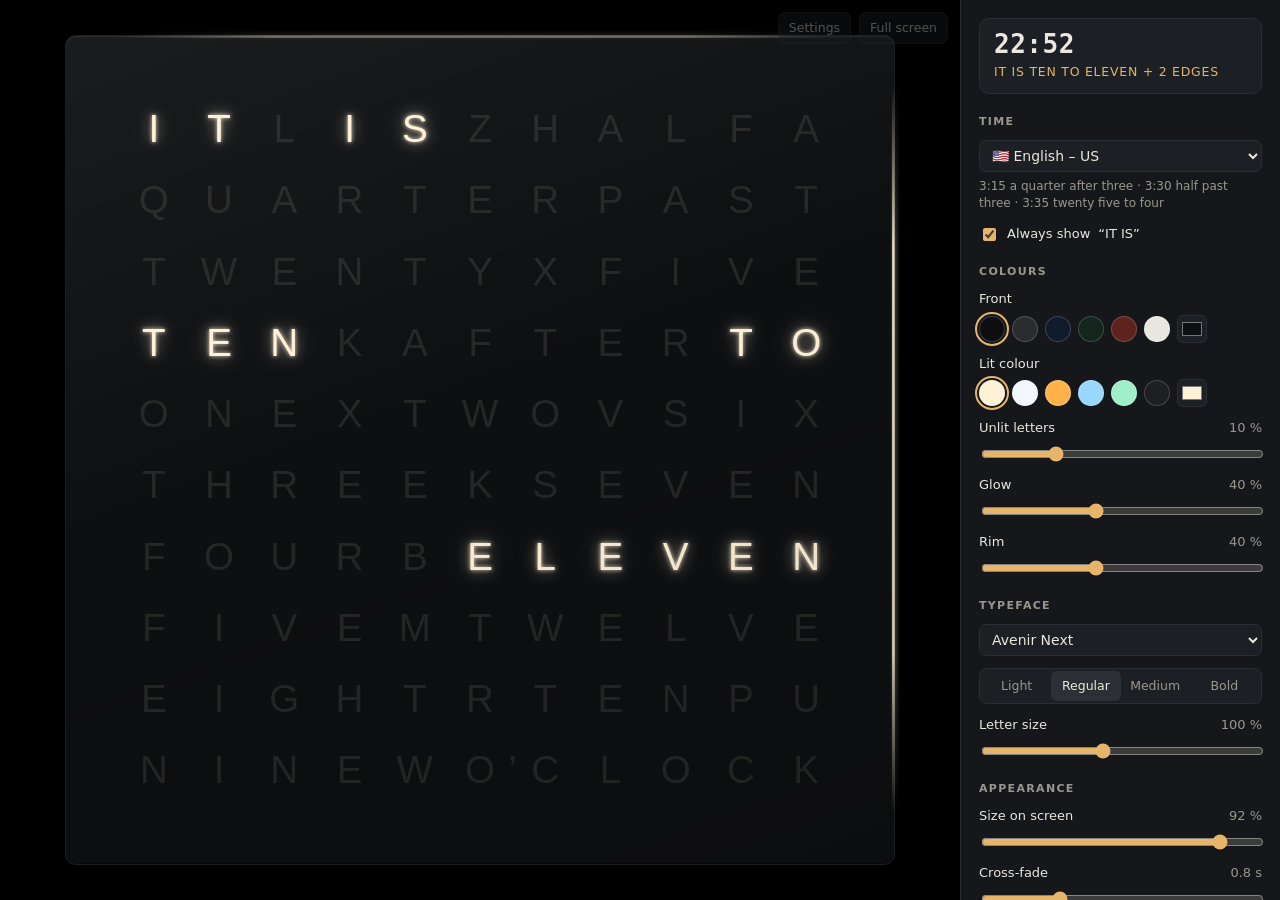
==== prototype/index.html @ d204f16a "Remove donation links; add Impressum and privacy links to the demo - Options dialog: support link re" ====
<!DOCTYPE html>
<html lang="en">
<head>
<meta charset="utf-8">
<meta name="viewport" content="width=device-width, initial-scale=1">
<title>Wortuhr Prototype</title>
<style>
:root{
  color-scheme: dark;
  --page:#0b0c0e; --panel:#15171a; --panel2:#1c1f23; --line:#2a2e33;
  --ink:#ebe7df; --muted:#9b978e; --accent:#e6b56a; --focus:#f2cf93;
  /* clock – set via JS */
  --front:#141517; --lit:#fff3dc; --dim:14%; --glow:0.35; --font:"Helvetica Neue",Helvetica,Arial,sans-serif;
  --weight:400; --lscale:1; --size:.92; --edge:.4; --fade:.8s; --drift:0px;
  --mstr:1; --mdepth:.005; --mhalo:0;
}
html,body{height:100%}
body{background:var(--page);color:var(--ink);font:14px/1.45 system-ui,-apple-system,"Segoe UI",sans-serif;margin:0}
.app{display:grid;grid-template-columns:1fr 320px;height:100%;min-height:0}
.app.nopanel{grid-template-columns:1fr}
.app.nopanel .panel{display:none}

/* ---------- Stage ---------- */
.stage{position:relative;background:#000;container-type:size;overflow:hidden;min-height:0}
.clock{position:absolute;left:50%;top:50%;
  width:calc(min(100cqw,100cqh) * var(--size));aspect-ratio:1;
  translate:-50% -50%;border-radius:1.2%;
  --S:calc(min(100cqw,100cqh) * var(--size));
  --lw:calc(1.5px * max(1, var(--mstr)));
  --in:max(calc(3px * max(1, var(--mstr))), calc(var(--S) * var(--mdepth))); --out:calc(var(--S) * var(--mhalo));
  background:var(--front);
  box-shadow:0 0 0 1px rgba(255,255,255,calc(.03 + var(--edge) * .22)),
    inset 0 1px 0 rgba(255,255,255,calc(var(--edge) * .20)), inset 0 -1px 0 rgba(0,0,0,.45),
    0 2.5cqh 6cqh rgba(0,0,0,.55);
}
.clock::after{content:"";position:absolute;inset:0;border-radius:inherit;pointer-events:none;
  background:linear-gradient(160deg,rgba(255,255,255,.055),rgba(255,255,255,0) 45%,rgba(0,0,0,.12));}
.drift .clock{animation:drift 180s ease-in-out infinite}
@keyframes drift{
  0%{transform:translate(0,0)}
  25%{transform:translate(var(--drift),calc(var(--drift) * -.6))}
  50%{transform:translate(calc(var(--drift) * -.4),var(--drift))}
  75%{transform:translate(calc(var(--drift) * -1),calc(var(--drift) * -.3))}
  100%{transform:translate(0,0)}
}
.grid{position:absolute;inset:7% 6.67% 7%;display:grid;
  grid-template-columns:repeat(11,1fr);grid-template-rows:repeat(10,1fr);
  font-family:var(--font);font-weight:var(--weight);
  font-size:calc(min(100cqw,100cqh) * var(--size) * .0466 * var(--lscale));
  line-height:1;text-align:center}
.cell{display:grid;place-items:center;
  color:color-mix(in srgb,var(--lit) var(--dim),var(--front));
  transition:color var(--fade) ease, text-shadow var(--fade) ease;}
.cell.on{color:var(--lit);
  text-shadow:0 0 calc(.3em * var(--glow)) color-mix(in srgb,var(--lit) 90%,transparent),
              0 0 calc(.9em * var(--glow)) color-mix(in srgb,var(--lit) 60%,transparent),
              0 0 calc(2.2em * var(--glow)) color-mix(in srgb,var(--lit) 30%,transparent)}
.mark{position:absolute;height:10%;display:grid;place-items:center;translate:-50% 0;
  color:color-mix(in srgb,var(--lit) var(--dim),var(--front));
  transition:color var(--fade) ease, text-shadow var(--fade) ease;}
.mark.on{color:var(--lit);
  text-shadow:0 0 calc(.3em * var(--glow)) color-mix(in srgb,var(--lit) 90%,transparent),
              0 0 calc(.9em * var(--glow)) color-mix(in srgb,var(--lit) 60%,transparent),
              0 0 calc(2.2em * var(--glow)) color-mix(in srgb,var(--lit) 30%,transparent)}
/* Minute edges: after 1 minute the top edge glows, then right, bottom, left.
   A thin line on the edge, a soft glow towards the inside, an optional halo outside.
   The ends taper off so the corners stay dark. */
.medge{position:absolute;pointer-events:none;opacity:0;transition:opacity var(--fade) ease;
  /* Edge light 10 … 200 %: alphas scale with it (capped at 100 %), above 100 % the line gets wider */
  --line:color-mix(in srgb,var(--lit) calc(min(1, .9 * var(--mstr)) * 100%),transparent);
  --near:color-mix(in srgb,var(--lit) calc(min(1, .34 * var(--mstr)) * 100%),transparent);
  --mid:color-mix(in srgb,var(--lit) calc(min(1, .10 * var(--mstr)) * 100%),transparent);
  --halo:color-mix(in srgb,var(--lit) calc(min(1, .22 * var(--mstr)) * 100%),transparent);
  background:linear-gradient(var(--to),transparent 0,var(--halo) calc(var(--out) - 1px),
    var(--line) var(--out),var(--line) calc(var(--out) + var(--lw)),var(--near) calc(var(--out) + var(--lw) + 1px),
    var(--mid) calc(var(--out) + var(--in) * .35),transparent 100%);
  --taper:linear-gradient(var(--along),transparent 0,#000 22%,#000 78%,transparent 100%);
  -webkit-mask-image:var(--taper);mask-image:var(--taper)}
.medge[data-i="1"]{--to:to bottom;--along:to right;left:6%;right:6%;top:calc(-1 * var(--out));height:calc(var(--out) + var(--in))}
.medge[data-i="2"]{--to:to left;--along:to bottom;top:6%;bottom:6%;right:calc(-1 * var(--out));width:calc(var(--out) + var(--in))}
.medge[data-i="3"]{--to:to top;--along:to right;left:6%;right:6%;bottom:calc(-1 * var(--out));height:calc(var(--out) + var(--in))}
.medge[data-i="4"]{--to:to right;--along:to bottom;top:6%;bottom:6%;left:calc(-1 * var(--out));width:calc(var(--out) + var(--in))}
.nominutes .medge{display:none}

.stagebar{position:absolute;top:12px;right:12px;display:flex;gap:8px;opacity:.35;transition:opacity .2s}
.stage:hover .stagebar,.stagebar:focus-within{opacity:1}
.stage:fullscreen .stagebar{display:none}

/* ---------- Panel ---------- */
.panel{background:var(--panel);border-left:1px solid var(--line);overflow-y:auto;min-height:0;
  padding:18px 18px 28px;display:flex;flex-direction:column;gap:20px}
.readout{background:var(--panel2);border:1px solid var(--line);border-radius:10px;padding:12px 14px}
.readout .t{font:600 26px/1 ui-monospace,"SF Mono",Menlo,monospace;font-variant-numeric:tabular-nums;letter-spacing:.02em}
.readout .p{margin-top:6px;color:var(--accent);font-size:12.5px;letter-spacing:.06em;text-transform:uppercase}
section h2{margin:0 0 10px;font-size:11px;font-weight:600;letter-spacing:.12em;text-transform:uppercase;color:var(--muted)}
.row{display:flex;flex-direction:column;gap:6px;margin-bottom:12px}
.row:last-child{margin-bottom:0}
.row>label,.lab{font-size:13px;display:flex;justify-content:space-between;gap:8px}
.lab output{color:var(--muted);font-variant-numeric:tabular-nums}
.seg{display:flex;background:var(--panel2);border:1px solid var(--line);border-radius:8px;padding:2px}
.seg button{flex:1;border:0;background:transparent;color:var(--muted);font:inherit;font-size:12.5px;padding:6px 4px;border-radius:6px;cursor:pointer}
.seg button[aria-pressed="true"]{background:#2c3036;color:var(--ink)}
.swatches{display:flex;flex-wrap:wrap;gap:7px;align-items:center}
.sw{width:26px;height:26px;border-radius:50%;border:1px solid rgba(255,255,255,.18);cursor:pointer;padding:0}
.sw[aria-pressed="true"]{outline:2px solid var(--accent);outline-offset:2px}
input[type=color]{width:30px;height:28px;border:1px solid var(--line);border-radius:6px;background:var(--panel2);padding:2px;cursor:pointer}
input[type=range]{width:100%;accent-color:var(--accent)}
select{width:100%;background:var(--panel2);color:var(--ink);border:1px solid var(--line);border-radius:7px;padding:6px 8px;font:inherit}
.check{display:flex;align-items:center;gap:8px;font-size:13px;cursor:pointer}
.check input{accent-color:var(--accent)}
.btn{background:var(--panel2);color:var(--ink);border:1px solid var(--line);border-radius:7px;padding:6px 10px;font:inherit;font-size:12.5px;cursor:pointer}
.btn:hover{border-color:#3b4047}
textarea{width:100%;box-sizing:border-box;height:118px;resize:vertical;background:var(--panel2);color:var(--muted);
  border:1px solid var(--line);border-radius:7px;padding:8px;font:11.5px/1.4 ui-monospace,Menlo,monospace}
.hint{color:var(--muted);font-size:12px;margin:0}
kbd{font:11px ui-monospace,Menlo,monospace;border:1px solid var(--line);border-bottom-width:2px;border-radius:4px;padding:0 4px}
:focus-visible{outline:2px solid var(--focus);outline-offset:2px}
@media (max-width:820px){
  .app{grid-template-columns:1fr;grid-template-rows:auto auto;height:auto}
  .stage{aspect-ratio:1;width:100%}
  .panel{border-left:0;border-top:1px solid var(--line);padding-inline:16px}
}
@media (prefers-reduced-motion:reduce){.drift .clock{animation:none}}
</style>
</head>
<body>

<div class="app" id="app">
  <div class="stage" id="stage">
    <div class="clock" id="clock" role="img" aria-label="Word clock">
      <div class="grid" id="grid"></div>
      <span class="medge" data-i="1"></span><span class="medge" data-i="2"></span>
      <span class="medge" data-i="3"></span><span class="medge" data-i="4"></span>
    </div>
    <div class="stagebar">
      <button class="btn" id="bPanel" title="Key H">Settings</button>
      <button class="btn" id="bFull" title="Key F">Full screen</button>
    </div>
  </div>

  <aside class="panel" id="panel">
    <div class="readout" aria-live="polite">
      <div class="t" id="rTime">--:--</div>
      <div class="p" id="rPhrase"></div>
    </div>

    <section>
      <h2>Time</h2>
      <div class="row"><select id="language" aria-label="Language">
        <option value="de">🇩🇪 Deutsch – Hochdeutsch</option><option value="deCH">🇨🇭 Deutsch – Schwiizerdütsch</option><option value="deSouth">🇩🇪 Deutsch – Süddeutsch</option>
        <option value="en">🇬🇧 English – UK</option><option value="us">🇺🇸 English – US</option>
        <option value="es">🇪🇸 Español</option><option value="fr">🇫🇷 Français</option><option value="it">🇮🇹 Italiano</option>
      </select>
      <p class="hint" id="languageHint"></p></div>
      <label class="check"><input type="checkbox" id="intro"> Always show <span id="introLabel"></span></label>
    </section>

    <section>
      <h2>Colours</h2>
      <div class="row"><span class="lab">Front</span><div class="swatches" id="swFront"></div></div>
      <div class="row"><span class="lab">Lit colour</span><div class="swatches" id="swLit"></div></div>
      <div class="row"><span class="lab"><span>Unlit letters</span><output id="oDim"></output></span>
        <input type="range" id="dim" min="0" max="40" step="1"></div>
      <div class="row"><span class="lab"><span>Glow</span><output id="oGlow"></output></span>
        <input type="range" id="glow" min="0" max="100" step="5"></div>
      <div class="row"><span class="lab"><span>Rim</span><output id="oEdge"></output></span>
        <input type="range" id="edge" min="0" max="100" step="5"></div>
    </section>

    <section>
      <h2>Typeface</h2>
      <div class="row"><select id="font" aria-label="Typeface">
        <option value='"Helvetica Neue",Helvetica,Arial,sans-serif'>Helvetica Neue</option>
        <option value='system-ui,-apple-system,sans-serif'>SF Pro (system font)</option>
        <option value='"Avenir Next",Avenir,sans-serif'>Avenir Next</option>
        <option value='Futura,"Century Gothic",sans-serif'>Futura</option>
        <option value='"DIN Alternate","DIN Condensed",sans-serif'>DIN Alternate</option>
        <option value='"Gill Sans","Gill Sans MT",sans-serif'>Gill Sans</option>
        <option value='"SF Mono",Menlo,monospace'>SF Mono</option>
      </select></div>
      <div class="row"><div class="seg" data-key="weight">
        <button data-v="300">Light</button><button data-v="400">Regular</button><button data-v="500">Medium</button><button data-v="700">Bold</button>
      </div></div>
      <div class="row"><span class="lab"><span>Letter size</span><output id="oLscale"></output></span>
        <input type="range" id="lscale" min="70" max="140" step="5"></div>
    </section>

    <section>
      <h2>Appearance</h2>
      <div class="row"><span class="lab"><span>Size on screen</span><output id="oSize"></output></span>
        <input type="range" id="size" min="40" max="100" step="2"></div>
      <div class="row"><span class="lab"><span>Cross-fade</span><output id="oFade"></output></span>
        <input type="range" id="fade" min="0" max="3" step="0.1"></div>
      <label class="check"><input type="checkbox" id="drift"> Drift slowly (burn-in protection)</label>
    </section>

    <section>
      <h2>Minutes at the edges</h2>
      <div class="row"><label class="check"><input type="checkbox" id="minutes"> Show minutes at the edges</label></div>
      <div class="row"><span class="lab"><span>Edge light</span><output id="oMstr"></output></span>
        <input type="range" id="mstr" min="10" max="200" step="5"></div>
      <div class="row"><span class="lab"><span>Spread</span><output id="oMspread"></output></span>
        <input type="range" id="mspread" min="0" max="100" step="5"></div>
      <div class="row"><span class="lab"><span>Afterglow</span><output id="oMtrail"></output></span>
        <input type="range" id="mtrail" min="0" max="100" step="5"></div>
      <p class="hint">Spread: how far the light reaches outside the plate – 0 % only the fine line on the edge.<br>Afterglow: brightness of the earlier edges – 0 % only the latest edge, 100 % all equally bright.<br>After 1 minute the top edge glows, then right, bottom and left. With the next words all edges go dark.</p>
    </section>

    <section>
      <h2>Time mode</h2>
      <div class="row"><div class="seg" data-key="tmode">
        <button data-v="live">Live</button><button data-v="manual">Manual</button><button data-v="fast">Fast-forward</button>
      </div></div>
      <div class="row" id="manualRow" hidden><span class="lab"><span>Time of day</span><output id="oMan"></output></span>
        <input type="range" id="man" min="0" max="1439" step="1"></div>
      <p class="hint">Fast-forward: one minute per second, to review all positions.</p>
    </section>

    <section>
      <h2>Export settings</h2>
      <p class="hint" style="margin-bottom:8px">The current settings as JSON – e.g. to use them as the screen saver's defaults.</p>
      <textarea id="json" readonly aria-label="Settings as JSON"></textarea>
      <div style="display:flex;gap:8px;align-items:center;margin-top:8px">
        <button class="btn" id="bCopy">Copy</button><button class="btn" id="bReset">Reset</button>
        <span class="hint" id="copyMsg"></span>
      </div>
    </section>
    <p class="hint"><kbd>H</kbd> settings on/off · <kbd>F</kbd> full screen</p>
    <p class="hint"><a href="https://github.com/Diavolezza/wortuhr" target="_blank" rel="noopener" style="color:var(--accent)">Source on GitHub</a> · <a href="https://diavolezza.github.io/impressum.html" style="color:var(--accent)">Impressum</a> · <a href="https://diavolezza.github.io/datenschutz.html" style="color:var(--accent)">Datenschutz</a></p>
  </aside>
</div>

<script src="faces.js"></script>
<script>
/* ---------- Settings ---------- */
const FRONTS=[["Deep black","#0e0f11"],["Graphite","#2a2c30"],["Midnight blue","#101b2c"],["Forest green","#14261e"],["Brick red","#5e231d"],["Chalk white","#e9e7e1"]];
const LITS=[["Warm white","#fff1d6"],["Cool white","#f3f7ff"],["Amber","#ffb24a"],["Ice blue","#9ad7ff"],["Mint","#9ff0c8"],["Charcoal","#1d1f22"]];
/* Default language: the browser's, British English otherwise */
const browserLanguage=(()=>{const l=(navigator.language||"en").toLowerCase();
  return l.startsWith("de-ch")?"deCH":l.startsWith("de")?"de":l.startsWith("en-us")?"us":["es","fr","it"].find(x=>l.startsWith(x))||"en"})();
const DEF={language:browserLanguage,intro:true,front:"#0e0f11",lit:"#fff1d6",dim:10,glow:40,edge:40,
  font:'"Avenir Next",Avenir,sans-serif',weight:"400",lscale:100,size:92,fade:0.8,minutes:true,mstr:100,mspread:50,mtrail:40,drift:false,tmode:"live",man:945};
let S={...DEF};
try{const s=JSON.parse(localStorage.getItem("wortuhr-prototype")||"null");if(s){S={...DEF,...s};delete S.look;delete S.dots;delete S.mdepth;delete S.mhalo}}catch(e){}
const save=()=>{try{localStorage.setItem("wortuhr-prototype",JSON.stringify(S))}catch(e){}};

const $=id=>document.getElementById(id), root=document.documentElement;
const gridEl=$("grid");
let cells=[], marks=[], face=null;
/* Build the grid of the selected language (only when it changes) */
function buildGrid(){
  const f=FACES[LANGS[S.language]];
  if(f===face)return;face=f;
  gridEl.innerHTML="";cells=[];marks=[];
  f.grid.forEach((row,r)=>{cells[r]=[];[...row.normalize("NFC")].forEach((ch,c)=>{const s=document.createElement("span");s.className="cell";s.textContent=ch;gridEl.appendChild(s);cells[r][c]=s;});});
  f.marks.forEach(mk=>{const s=document.createElement("span");s.className="mark";s.textContent=mk.glyph;
    s.style.left=((mk.afterCol+1)/11*100)+"%";s.style.top=(mk.row*10)+"%";gridEl.appendChild(s);marks.push({el:s,word:mk.word});});
}
const edgeEls=[...document.querySelectorAll(".medge")];

function swatches(el,list,key){
  el.innerHTML="";
  list.forEach(([name,hex])=>{const b=document.createElement("button");b.className="sw";b.style.background=hex;
    b.title=name;b.setAttribute("aria-label",name);b.dataset.v=hex;b.onclick=()=>{S[key]=hex;apply()};el.appendChild(b);});
  const inp=document.createElement("input");inp.type="color";inp.id="c_"+key;inp.title="Custom colour";inp.setAttribute("aria-label","Custom colour");
  inp.oninput=()=>{S[key]=inp.value;apply()};el.appendChild(inp);
}
swatches($("swFront"),FRONTS,"front");swatches($("swLit"),LITS,"lit");

document.querySelectorAll(".seg").forEach(seg=>seg.querySelectorAll("button").forEach(b=>b.onclick=()=>{S[seg.dataset.key]=b.dataset.v;apply()}));
["dim","glow","edge","lscale","size","fade","man","mstr","mspread","mtrail"].forEach(k=>$(k).oninput=e=>{S[k]=+e.target.value;apply()});
["intro","minutes","drift"].forEach(k=>$(k).onchange=e=>{S[k]=e.target.checked;apply()});
$("font").onchange=e=>{S.font=e.target.value;apply()};
$("language").onchange=e=>{S.language=e.target.value;apply()};

/* Spread 0…100 → halo outside the plate (fraction of the plate width); the glow inside
   stays a hint (0.5 %). 0 = no halo, 50 = 0.7 %, 100 = 2 %. Same as Settings.edgeGeometry. */
function edgeSpread(v){
  return {depth:0.005, halo:0.02*Math.pow(v/100,1.5)};
}
const fmt=min=>String(Math.floor(min/60)).padStart(2,"0")+":"+String(min%60).padStart(2,"0");
function apply(){
  root.style.setProperty("--front",S.front);root.style.setProperty("--lit",S.lit);
  root.style.setProperty("--dim",S.dim+"%");root.style.setProperty("--glow",S.glow/100);root.style.setProperty("--edge",S.edge/100);
  root.style.setProperty("--font",S.font);root.style.setProperty("--weight",S.weight);
  root.style.setProperty("--lscale",S.lscale/100);root.style.setProperty("--size",S.size/100);
  root.style.setProperty("--fade",S.fade+"s");
  root.style.setProperty("--mstr",S.mstr/100);const sp=edgeSpread(S.mspread);root.style.setProperty("--mdepth",sp.depth);root.style.setProperty("--mhalo",sp.halo);
  root.style.setProperty("--drift",S.drift?"3cqh":"0px");
  $("stage").classList.toggle("drift",S.drift);
  $("clock").classList.toggle("nominutes",!S.minutes);
  document.querySelectorAll(".seg").forEach(seg=>seg.querySelectorAll("button").forEach(b=>b.setAttribute("aria-pressed",String(S[seg.dataset.key]===b.dataset.v))));
  document.querySelectorAll(".sw").forEach(b=>{const key=b.parentElement.id==="swFront"?"front":"lit";b.setAttribute("aria-pressed",String(S[key].toLowerCase()===b.dataset.v))});
  $("c_front").value=S.front;$("c_lit").value=S.lit;
  ["dim","glow","edge","lscale","size","fade","man","mstr","mspread","mtrail"].forEach(k=>$(k).value=S[k]);
  ["intro","minutes","drift"].forEach(k=>$(k).checked=S[k]);
  $("language").value=S.language;
  $("introLabel").textContent={de:"“ES IST”",deCH:"“ES ISCH”",deSouth:"“ES IST”",en:"“IT IS”",us:"“IT IS”",fr:"“IL EST”",it:"“SONO”/“È”",es:"“SON”/“ES”"}[S.language];
  $("font").value=S.font;
  $("oDim").textContent=S.dim+" %";$("oGlow").textContent=S.glow+" %";$("oEdge").textContent=S.edge+" %";$("oLscale").textContent=S.lscale+" %";
  $("oSize").textContent=S.size+" %";$("oFade").textContent=S.fade.toFixed(1)+" s";$("oMan").textContent=fmt(S.man);
  $("oMstr").textContent=S.mstr+" %";$("oMspread").textContent=S.mspread+" %";$("oMtrail").textContent=S.mtrail+" %";
  $("manualRow").hidden=S.tmode!=="manual";
  $("languageHint").textContent={
    de:"3:15 viertel nach drei · 3:20 zwanzig nach drei · 3:45 viertel vor vier",
    deCH:"3:15 viertel ab drü · 3:25 füf vor halbi vieri · 3:45 viertel vor vieri",
    deSouth:"3:15 viertel vier · 3:20 zehn vor halb vier · 3:45 dreiviertel vier",
    en:"3:15 a quarter past three · 3:35 twenty five to four · 3:00 three o’clock",
    us:"3:15 a quarter after three · 3:30 half past three · 3:35 twenty five to four",
    fr:"3:15 trois heures et quart · 3:45 quatre heures moins le quart · 12:00 midi",
    it:"3:15 le tre e un quarto · 3:45 le quattro meno un quarto · 1:00 è l’una",
    es:"3:15 las tres y cuarto · 3:45 las cuatro menos cuarto · 1:00 es la una"}[S.language];
  buildGrid();
  const {tmode,man,...out}=S;
  $("json").value=JSON.stringify(out,null,1);
  save();render(true);
}

/* ---------- Display ---------- */
let fastMin=null,lastKey="";
function currentMinutes(){
  if(S.tmode==="manual")return S.man;
  if(S.tmode==="fast"){if(fastMin===null){const d=new Date();fastMin=d.getHours()*60+d.getMinutes()}return fastMin}
  const d=new Date();return d.getHours()*60+d.getMinutes();
}
function render(force){
  const t=currentMinutes(),h=Math.floor(t/60),m=t%60;
  const key=t+S.language+S.intro+S.mtrail;
  if(!force&&key===lastKey)return;lastKey=key;
  const p=phrase(h,m,S.language,S.intro),on=new Set(),W=face.words;
  p.words.forEach(w=>{const[r,c,l]=W[w];for(let i=0;i<l;i++)on.add(r*11+c+i)});
  cells.forEach((row,r)=>row.forEach((el,c)=>el.classList.toggle("on",on.has(r*11+c))));
  marks.forEach(mk=>mk.el.classList.toggle("on",p.words.includes(mk.word)));
  /* latest edge at full strength, all earlier ones at the trail value */
  edgeEls.forEach((d,i)=>d.style.opacity=i>=p.edges?0:(i===p.edges-1?1:S.mtrail/100));
  const words=spell(S.language,p.words);
  $("rTime").textContent=fmt(t);
  $("rPhrase").textContent=words+(p.edges?"  + "+p.edges+(p.edges===1?" edge":" edges"):"");
  $("clock").setAttribute("aria-label",fmt(t)+" – "+words.toLowerCase());
}
setInterval(()=>{if(S.tmode==="fast")fastMin=(currentMinutes()+1)%1440;render(false)},1000);

/* ---------- Controls ---------- */
function togglePanel(){$("app").classList.toggle("nopanel")}
function full(){const st=$("stage");if(document.fullscreenElement)document.exitFullscreen().catch(()=>{});else if(st.requestFullscreen)st.requestFullscreen().catch(()=>{});}
$("bPanel").onclick=togglePanel;$("bFull").onclick=full;
document.addEventListener("keydown",e=>{if(e.target.closest("input,select,textarea"))return;
  if(e.key==="h"||e.key==="H")togglePanel();if(e.key==="f"||e.key==="F")full();});
$("bCopy").onclick=()=>{const ta=$("json");
  navigator.clipboard.writeText(ta.value).then(()=>$("copyMsg").textContent="Copied.")
  .catch(()=>{ta.focus();ta.select();$("copyMsg").textContent="Selected – press ⌘C to copy."});};
$("bReset").onclick=()=>{S={...DEF};fastMin=null;apply()};
apply();
</script>
</body>
</html>
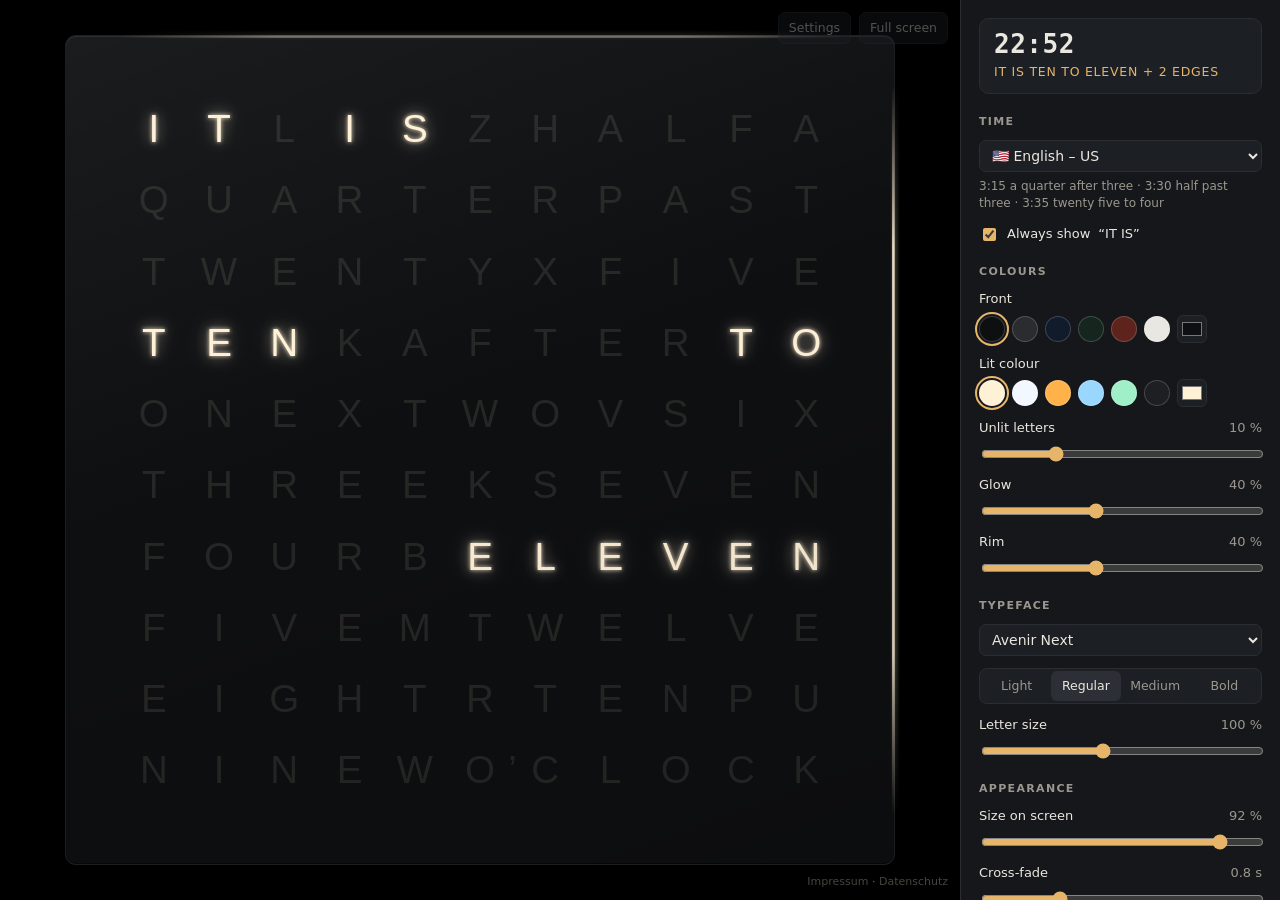
==== commit f75f66ba: "Demo: Impressum and Datenschutz always visible in the corner of the clock area Co-Authored-By: Claud" ====
--- a/prototype/index.html
+++ b/prototype/index.html
@@ -85,6 +85,11 @@
 .stagebar{position:absolute;top:12px;right:12px;display:flex;gap:8px;opacity:.35;transition:opacity .2s}
 .stage:hover .stagebar,.stagebar:focus-within{opacity:1}
 .stage:fullscreen .stagebar{display:none}
+.legal{position:absolute;bottom:10px;right:12px;font-size:11px;opacity:.45;transition:opacity .2s}
+.legal a{color:var(--muted);text-decoration:none}
+.legal a:hover,.legal a:focus{color:var(--ink);text-decoration:underline}
+.stage:hover .legal,.legal:focus-within{opacity:1}
+.stage:fullscreen .legal{display:none}
 
 /* ---------- Panel ---------- */
 .panel{background:var(--panel);border-left:1px solid var(--line);overflow-y:auto;min-height:0;
@@ -132,6 +137,7 @@
       <span class="medge" data-i="1"></span><span class="medge" data-i="2"></span>
       <span class="medge" data-i="3"></span><span class="medge" data-i="4"></span>
     </div>
+    <div class="legal"><a href="https://diavolezza.github.io/impressum.html">Impressum</a> · <a href="https://diavolezza.github.io/datenschutz.html">Datenschutz</a></div>
     <div class="stagebar">
       <button class="btn" id="bPanel" title="Key H">Settings</button>
       <button class="btn" id="bFull" title="Key F">Full screen</button>
@@ -226,7 +232,7 @@
       </div>
     </section>
     <p class="hint"><kbd>H</kbd> settings on/off · <kbd>F</kbd> full screen</p>
-    <p class="hint"><a href="https://github.com/Diavolezza/wortuhr" target="_blank" rel="noopener" style="color:var(--accent)">Source on GitHub</a> · <a href="https://diavolezza.github.io/impressum.html" style="color:var(--accent)">Impressum</a> · <a href="https://diavolezza.github.io/datenschutz.html" style="color:var(--accent)">Datenschutz</a></p>
+    <p class="hint"><a href="https://github.com/Diavolezza/wortuhr" target="_blank" rel="noopener" style="color:var(--accent)">Source on GitHub</a></p>
   </aside>
 </div>
 
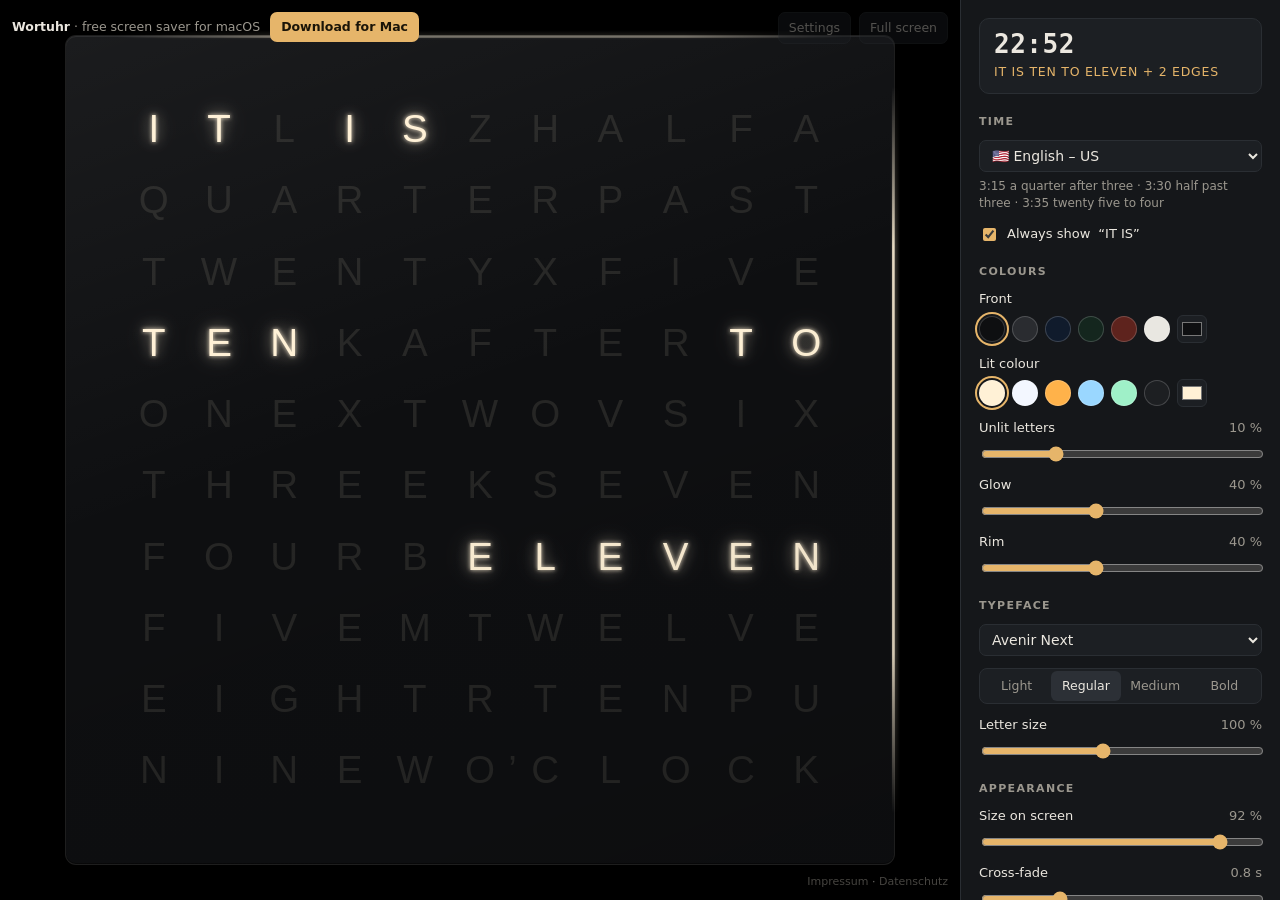
==== commit d1ee2990: "Demo: visible 'Download for Mac' link to the project page" ====
--- a/prototype/index.html
+++ b/prototype/index.html
@@ -3,7 +3,7 @@
 <head>
 <meta charset="utf-8">
 <meta name="viewport" content="width=device-width, initial-scale=1">
-<title>Wortuhr Prototype</title>
+<title>Wortuhr – word clock screen saver for macOS (live demo)</title>
 <style>
 :root{
   color-scheme: dark;
@@ -85,6 +85,15 @@
 .stagebar{position:absolute;top:12px;right:12px;display:flex;gap:8px;opacity:.35;transition:opacity .2s}
 .stage:hover .stagebar,.stagebar:focus-within{opacity:1}
 .stage:fullscreen .stagebar{display:none}
+.getit{position:absolute;top:12px;left:12px;display:flex;align-items:center;gap:10px;font-size:12.5px;color:var(--muted)}
+.getit b{color:var(--ink);font-weight:600}
+.getit a{background:var(--accent);color:#1a1408;border-radius:7px;padding:6px 11px;text-decoration:none;font-weight:600}
+.getit a:hover,.getit a:focus{background:var(--focus)}
+.stage:fullscreen .getit{display:none}
+.getit2{display:none;align-items:center;justify-content:space-between;gap:10px;font-size:13px;color:var(--muted);margin-bottom:14px}
+.getit2 b{color:var(--ink)}
+.getit2 a{background:var(--accent);color:#1a1408;border-radius:7px;padding:7px 12px;text-decoration:none;font-weight:600;white-space:nowrap}
+@media (max-width:820px){.getit{display:none}.getit2{display:flex}}
 .legal{position:absolute;bottom:10px;right:12px;font-size:11px;opacity:.45;transition:opacity .2s}
 .legal a{color:var(--muted);text-decoration:none}
 .legal a:hover,.legal a:focus{color:var(--ink);text-decoration:underline}
@@ -138,6 +147,7 @@
       <span class="medge" data-i="3"></span><span class="medge" data-i="4"></span>
     </div>
     <div class="legal"><a href="https://diavolezza.github.io/impressum.html">Impressum</a> · <a href="https://diavolezza.github.io/datenschutz.html">Datenschutz</a></div>
+    <div class="getit"><span><b>Wortuhr</b> · free screen saver for macOS</span><a href="https://github.com/Diavolezza/wortuhr#download-and-install">Download for Mac</a></div>
     <div class="stagebar">
       <button class="btn" id="bPanel" title="Key H">Settings</button>
       <button class="btn" id="bFull" title="Key F">Full screen</button>
@@ -145,6 +155,7 @@
   </div>
 
   <aside class="panel" id="panel">
+    <div class="getit2"><span><b>Wortuhr</b> · free screen saver for macOS</span><a href="https://github.com/Diavolezza/wortuhr#download-and-install">Download for Mac</a></div>
     <div class="readout" aria-live="polite">
       <div class="t" id="rTime">--:--</div>
       <div class="p" id="rPhrase"></div>
@@ -232,7 +243,7 @@
       </div>
     </section>
     <p class="hint"><kbd>H</kbd> settings on/off · <kbd>F</kbd> full screen</p>
-    <p class="hint"><a href="https://github.com/Diavolezza/wortuhr" target="_blank" rel="noopener" style="color:var(--accent)">Source on GitHub</a></p>
+    <p class="hint"><a href="https://github.com/Diavolezza/wortuhr" target="_blank" rel="noopener" style="color:var(--accent)">Download and source code on GitHub</a></p>
   </aside>
 </div>
 
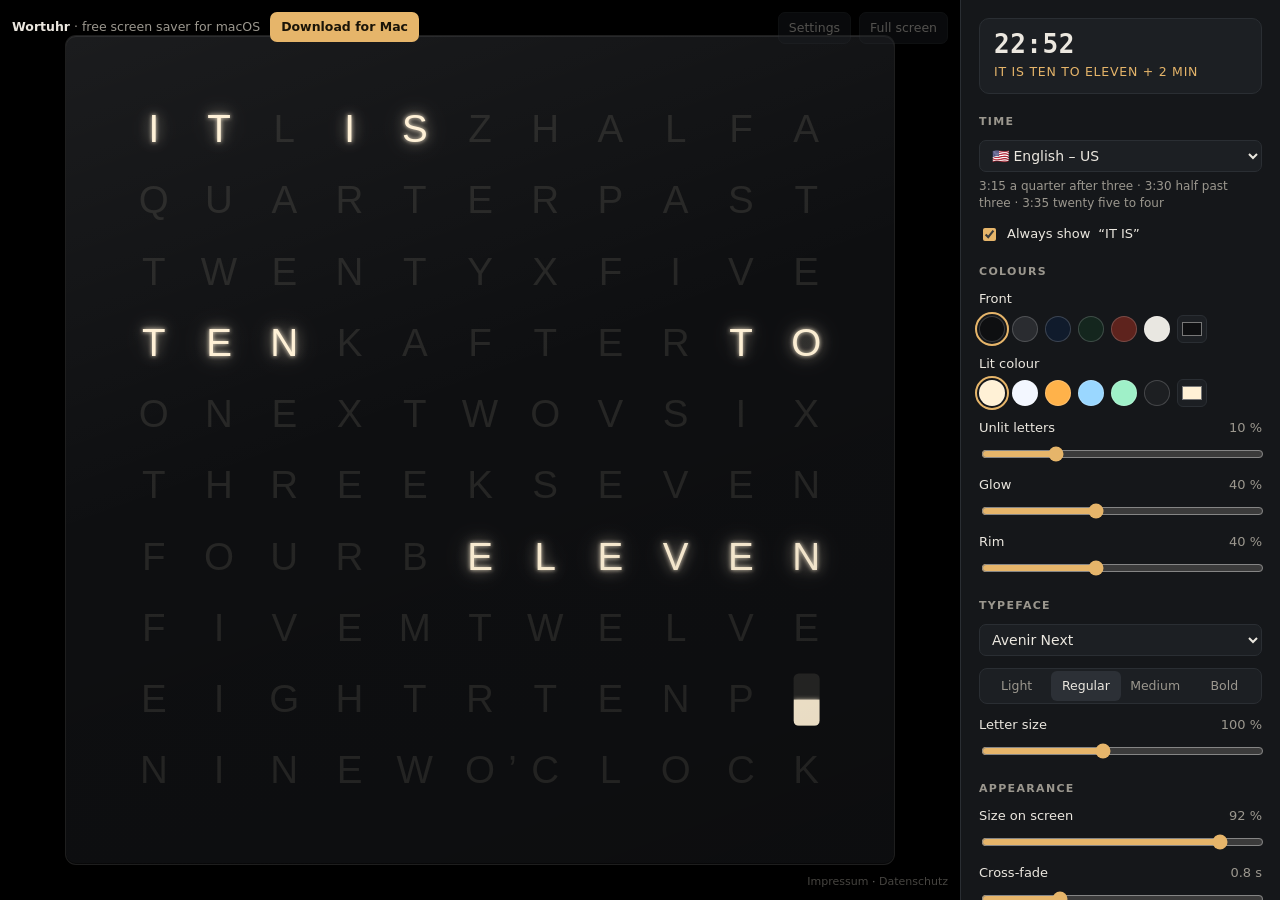
==== commit 80e00be6: "Minutes as a bar in one cell of the grid instead of glowing plate edges - one minute cell per langua" ====
--- a/prototype/index.html
+++ b/prototype/index.html
@@ -12,7 +12,6 @@
   /* clock – set via JS */
   --front:#141517; --lit:#fff3dc; --dim:14%; --glow:0.35; --font:"Helvetica Neue",Helvetica,Arial,sans-serif;
   --weight:400; --lscale:1; --size:.92; --edge:.4; --fade:.8s; --drift:0px;
-  --mstr:1; --mdepth:.005; --mhalo:0;
 }
 html,body{height:100%}
 body{background:var(--page);color:var(--ink);font:14px/1.45 system-ui,-apple-system,"Segoe UI",sans-serif;margin:0}
@@ -25,9 +24,6 @@
 .clock{position:absolute;left:50%;top:50%;
   width:calc(min(100cqw,100cqh) * var(--size));aspect-ratio:1;
   translate:-50% -50%;border-radius:1.2%;
-  --S:calc(min(100cqw,100cqh) * var(--size));
-  --lw:calc(1.5px * max(1, var(--mstr)));
-  --in:max(calc(3px * max(1, var(--mstr))), calc(var(--S) * var(--mdepth))); --out:calc(var(--S) * var(--mhalo));
   background:var(--front);
   box-shadow:0 0 0 1px rgba(255,255,255,calc(.03 + var(--edge) * .22)),
     inset 0 1px 0 rgba(255,255,255,calc(var(--edge) * .20)), inset 0 -1px 0 rgba(0,0,0,.45),
@@ -62,25 +58,17 @@
   text-shadow:0 0 calc(.3em * var(--glow)) color-mix(in srgb,var(--lit) 90%,transparent),
               0 0 calc(.9em * var(--glow)) color-mix(in srgb,var(--lit) 60%,transparent),
               0 0 calc(2.2em * var(--glow)) color-mix(in srgb,var(--lit) 30%,transparent)}
-/* Minute edges: after 1 minute the top edge glows, then right, bottom, left.
-   A thin line on the edge, a soft glow towards the inside, an optional halo outside.
-   The ends taper off so the corners stay dark. */
-.medge{position:absolute;pointer-events:none;opacity:0;transition:opacity var(--fade) ease;
-  /* Edge light 10 … 200 %: alphas scale with it (capped at 100 %), above 100 % the line gets wider */
-  --line:color-mix(in srgb,var(--lit) calc(min(1, .9 * var(--mstr)) * 100%),transparent);
-  --near:color-mix(in srgb,var(--lit) calc(min(1, .34 * var(--mstr)) * 100%),transparent);
-  --mid:color-mix(in srgb,var(--lit) calc(min(1, .10 * var(--mstr)) * 100%),transparent);
-  --halo:color-mix(in srgb,var(--lit) calc(min(1, .22 * var(--mstr)) * 100%),transparent);
-  background:linear-gradient(var(--to),transparent 0,var(--halo) calc(var(--out) - 1px),
-    var(--line) var(--out),var(--line) calc(var(--out) + var(--lw)),var(--near) calc(var(--out) + var(--lw) + 1px),
-    var(--mid) calc(var(--out) + var(--in) * .35),transparent 100%);
-  --taper:linear-gradient(var(--along),transparent 0,#000 22%,#000 78%,transparent 100%);
-  -webkit-mask-image:var(--taper);mask-image:var(--taper)}
-.medge[data-i="1"]{--to:to bottom;--along:to right;left:6%;right:6%;top:calc(-1 * var(--out));height:calc(var(--out) + var(--in))}
-.medge[data-i="2"]{--to:to left;--along:to bottom;top:6%;bottom:6%;right:calc(-1 * var(--out));width:calc(var(--out) + var(--in))}
-.medge[data-i="3"]{--to:to top;--along:to right;left:6%;right:6%;bottom:calc(-1 * var(--out));height:calc(var(--out) + var(--in))}
-.medge[data-i="4"]{--to:to right;--along:to bottom;top:6%;bottom:6%;left:calc(-1 * var(--out));width:calc(var(--out) + var(--in))}
-.nominutes .medge{display:none}
+/* Minutes past the five-minute step: a bar in the minute cell (same size as a letter cell)
+   fills up from below by one quarter per minute (full at four minutes). Rail in the colour of the unlit letters,
+   filled part in the lit colour. Switched off, the cell shows its letter. */
+.mbar{width:100%;height:100%;display:block;overflow:visible}
+.mbar .rail{fill:color-mix(in srgb,var(--lit) var(--dim),var(--front));transition:fill var(--fade) ease}
+.mbar .fill{fill:var(--lit);transform-box:fill-box;transform-origin:50% 100%;
+  transform:scaleY(var(--m,0));transition:transform var(--fade) ease}
+.mbar g{filter:drop-shadow(0 0 calc(var(--glow) * 1.5px) color-mix(in srgb,var(--lit) 80%,transparent))}
+.cell.minute .ch{display:none}
+.nominutes .mbar{display:none}
+.nominutes .cell.minute .ch{display:inline}
 
 .stagebar{position:absolute;top:12px;right:12px;display:flex;gap:8px;opacity:.35;transition:opacity .2s}
 .stage:hover .stagebar,.stagebar:focus-within{opacity:1}
@@ -143,8 +131,6 @@
   <div class="stage" id="stage">
     <div class="clock" id="clock" role="img" aria-label="Word clock">
       <div class="grid" id="grid"></div>
-      <span class="medge" data-i="1"></span><span class="medge" data-i="2"></span>
-      <span class="medge" data-i="3"></span><span class="medge" data-i="4"></span>
     </div>
     <div class="legal"><a href="https://diavolezza.github.io/impressum.html">Impressum</a> · <a href="https://diavolezza.github.io/datenschutz.html">Datenschutz</a></div>
     <div class="getit"><span><b>Wortuhr</b> · free screen saver for macOS</span><a href="https://github.com/Diavolezza/wortuhr#download-and-install">Download for Mac</a></div>
@@ -212,15 +198,9 @@
     </section>
 
     <section>
-      <h2>Minutes at the edges</h2>
-      <div class="row"><label class="check"><input type="checkbox" id="minutes"> Show minutes at the edges</label></div>
-      <div class="row"><span class="lab"><span>Edge light</span><output id="oMstr"></output></span>
-        <input type="range" id="mstr" min="10" max="200" step="5"></div>
-      <div class="row"><span class="lab"><span>Spread</span><output id="oMspread"></output></span>
-        <input type="range" id="mspread" min="0" max="100" step="5"></div>
-      <div class="row"><span class="lab"><span>Afterglow</span><output id="oMtrail"></output></span>
-        <input type="range" id="mtrail" min="0" max="100" step="5"></div>
-      <p class="hint">Spread: how far the light reaches outside the plate – 0 % only the fine line on the edge.<br>Afterglow: brightness of the earlier edges – 0 % only the latest edge, 100 % all equally bright.<br>After 1 minute the top edge glows, then right, bottom and left. With the next words all edges go dark.</p>
+      <h2>Minutes</h2>
+      <div class="row"><label class="check"><input type="checkbox" id="minutes"> Show minutes</label></div>
+      <p class="hint">The bar in the last column fills up by one quarter for each minute past the five-minute step and is full at four minutes. Switched off, the cell shows its letter.</p>
     </section>
 
     <section>
@@ -256,24 +236,31 @@
 const browserLanguage=(()=>{const l=(navigator.language||"en").toLowerCase();
   return l.startsWith("de-ch")?"deCH":l.startsWith("de")?"de":l.startsWith("en-us")?"us":["es","fr","it"].find(x=>l.startsWith(x))||"en"})();
 const DEF={language:browserLanguage,intro:true,front:"#0e0f11",lit:"#fff1d6",dim:10,glow:40,edge:40,
-  font:'"Avenir Next",Avenir,sans-serif',weight:"400",lscale:100,size:92,fade:0.8,minutes:true,mstr:100,mspread:50,mtrail:40,drift:false,tmode:"live",man:945};
+  font:'"Avenir Next",Avenir,sans-serif',weight:"400",lscale:100,size:92,fade:0.8,minutes:true,drift:false,tmode:"live",man:945};
 let S={...DEF};
-try{const s=JSON.parse(localStorage.getItem("wortuhr-prototype")||"null");if(s){S={...DEF,...s};delete S.look;delete S.dots;delete S.mdepth;delete S.mhalo}}catch(e){}
+try{const s=JSON.parse(localStorage.getItem("wortuhr-prototype")||"null");if(s){S={...DEF,...s};for(const k of ["look","dots","mdepth","mhalo","mstr","mspread","mtrail"])delete S[k]}}catch(e){}
 const save=()=>{try{localStorage.setItem("wortuhr-prototype",JSON.stringify(S))}catch(e){}};
 
 const $=id=>document.getElementById(id), root=document.documentElement;
 const gridEl=$("grid");
-let cells=[], marks=[], face=null;
+let cells=[], marks=[], face=null, bar=null;
 /* Build the grid of the selected language (only when it changes) */
 function buildGrid(){
   const f=FACES[LANGS[S.language]];
   if(f===face)return;face=f;
   gridEl.innerHTML="";cells=[];marks=[];
   f.grid.forEach((row,r)=>{cells[r]=[];[...row.normalize("NFC")].forEach((ch,c)=>{const s=document.createElement("span");s.className="cell";s.textContent=ch;gridEl.appendChild(s);cells[r][c]=s;});});
+  /* Minute cell: the letter (shown when the minutes are off) and the bar (20 × 20 units) */
+  const mc=cells[f.minute[0]][f.minute[1]];
+  mc.classList.add("minute");
+  mc.innerHTML='<span class="ch">'+mc.textContent+'</span><svg class="mbar" viewBox="0 0 20 20" aria-hidden="true">'+
+    '<clipPath id="mclip"><rect x="6" y="2" width="8" height="16" rx="1.6"/></clipPath>'+
+    '<rect class="rail" x="6" y="2" width="8" height="16" rx="1.6"/>'+
+    '<g clip-path="url(#mclip)"><rect class="fill" x="6" y="2" width="8" height="16"/></g></svg>';
+  bar=mc.querySelector(".mbar");
   f.marks.forEach(mk=>{const s=document.createElement("span");s.className="mark";s.textContent=mk.glyph;
     s.style.left=((mk.afterCol+1)/11*100)+"%";s.style.top=(mk.row*10)+"%";gridEl.appendChild(s);marks.push({el:s,word:mk.word});});
 }
-const edgeEls=[...document.querySelectorAll(".medge")];
 
 function swatches(el,list,key){
   el.innerHTML="";
@@ -285,16 +272,11 @@
 swatches($("swFront"),FRONTS,"front");swatches($("swLit"),LITS,"lit");
 
 document.querySelectorAll(".seg").forEach(seg=>seg.querySelectorAll("button").forEach(b=>b.onclick=()=>{S[seg.dataset.key]=b.dataset.v;apply()}));
-["dim","glow","edge","lscale","size","fade","man","mstr","mspread","mtrail"].forEach(k=>$(k).oninput=e=>{S[k]=+e.target.value;apply()});
+["dim","glow","edge","lscale","size","fade","man"].forEach(k=>$(k).oninput=e=>{S[k]=+e.target.value;apply()});
 ["intro","minutes","drift"].forEach(k=>$(k).onchange=e=>{S[k]=e.target.checked;apply()});
 $("font").onchange=e=>{S.font=e.target.value;apply()};
 $("language").onchange=e=>{S.language=e.target.value;apply()};
 
-/* Spread 0…100 → halo outside the plate (fraction of the plate width); the glow inside
-   stays a hint (0.5 %). 0 = no halo, 50 = 0.7 %, 100 = 2 %. Same as Settings.edgeGeometry. */
-function edgeSpread(v){
-  return {depth:0.005, halo:0.02*Math.pow(v/100,1.5)};
-}
 const fmt=min=>String(Math.floor(min/60)).padStart(2,"0")+":"+String(min%60).padStart(2,"0");
 function apply(){
   root.style.setProperty("--front",S.front);root.style.setProperty("--lit",S.lit);
@@ -302,21 +284,19 @@
   root.style.setProperty("--font",S.font);root.style.setProperty("--weight",S.weight);
   root.style.setProperty("--lscale",S.lscale/100);root.style.setProperty("--size",S.size/100);
   root.style.setProperty("--fade",S.fade+"s");
-  root.style.setProperty("--mstr",S.mstr/100);const sp=edgeSpread(S.mspread);root.style.setProperty("--mdepth",sp.depth);root.style.setProperty("--mhalo",sp.halo);
   root.style.setProperty("--drift",S.drift?"3cqh":"0px");
   $("stage").classList.toggle("drift",S.drift);
   $("clock").classList.toggle("nominutes",!S.minutes);
   document.querySelectorAll(".seg").forEach(seg=>seg.querySelectorAll("button").forEach(b=>b.setAttribute("aria-pressed",String(S[seg.dataset.key]===b.dataset.v))));
   document.querySelectorAll(".sw").forEach(b=>{const key=b.parentElement.id==="swFront"?"front":"lit";b.setAttribute("aria-pressed",String(S[key].toLowerCase()===b.dataset.v))});
   $("c_front").value=S.front;$("c_lit").value=S.lit;
-  ["dim","glow","edge","lscale","size","fade","man","mstr","mspread","mtrail"].forEach(k=>$(k).value=S[k]);
+  ["dim","glow","edge","lscale","size","fade","man"].forEach(k=>$(k).value=S[k]);
   ["intro","minutes","drift"].forEach(k=>$(k).checked=S[k]);
   $("language").value=S.language;
   $("introLabel").textContent={de:"“ES IST”",deCH:"“ES ISCH”",deSouth:"“ES IST”",en:"“IT IS”",us:"“IT IS”",fr:"“IL EST”",it:"“SONO”/“È”",es:"“SON”/“ES”"}[S.language];
   $("font").value=S.font;
   $("oDim").textContent=S.dim+" %";$("oGlow").textContent=S.glow+" %";$("oEdge").textContent=S.edge+" %";$("oLscale").textContent=S.lscale+" %";
   $("oSize").textContent=S.size+" %";$("oFade").textContent=S.fade.toFixed(1)+" s";$("oMan").textContent=fmt(S.man);
-  $("oMstr").textContent=S.mstr+" %";$("oMspread").textContent=S.mspread+" %";$("oMtrail").textContent=S.mtrail+" %";
   $("manualRow").hidden=S.tmode!=="manual";
   $("languageHint").textContent={
     de:"3:15 viertel nach drei · 3:20 zwanzig nach drei · 3:45 viertel vor vier",
@@ -342,17 +322,17 @@
 }
 function render(force){
   const t=currentMinutes(),h=Math.floor(t/60),m=t%60;
-  const key=t+S.language+S.intro+S.mtrail;
+  const key=t+S.language+S.intro;
   if(!force&&key===lastKey)return;lastKey=key;
   const p=phrase(h,m,S.language,S.intro),on=new Set(),W=face.words;
   p.words.forEach(w=>{const[r,c,l]=W[w];for(let i=0;i<l;i++)on.add(r*11+c+i)});
   cells.forEach((row,r)=>row.forEach((el,c)=>el.classList.toggle("on",on.has(r*11+c))));
   marks.forEach(mk=>mk.el.classList.toggle("on",p.words.includes(mk.word)));
-  /* latest edge at full strength, all earlier ones at the trail value */
-  edgeEls.forEach((d,i)=>d.style.opacity=i>=p.edges?0:(i===p.edges-1?1:S.mtrail/100));
+  /* minutes past the five-minute step: the bar fills up by quarters */
+  bar.style.setProperty("--m",p.edges/4);
   const words=spell(S.language,p.words);
   $("rTime").textContent=fmt(t);
-  $("rPhrase").textContent=words+(p.edges?"  + "+p.edges+(p.edges===1?" edge":" edges"):"");
+  $("rPhrase").textContent=words+(S.minutes&&p.edges?"  + "+p.edges+" min":"");
   $("clock").setAttribute("aria-label",fmt(t)+" – "+words.toLowerCase());
 }
 setInterval(()=>{if(S.tmode==="fast")fastMin=(currentMinutes()+1)%1440;render(false)},1000);
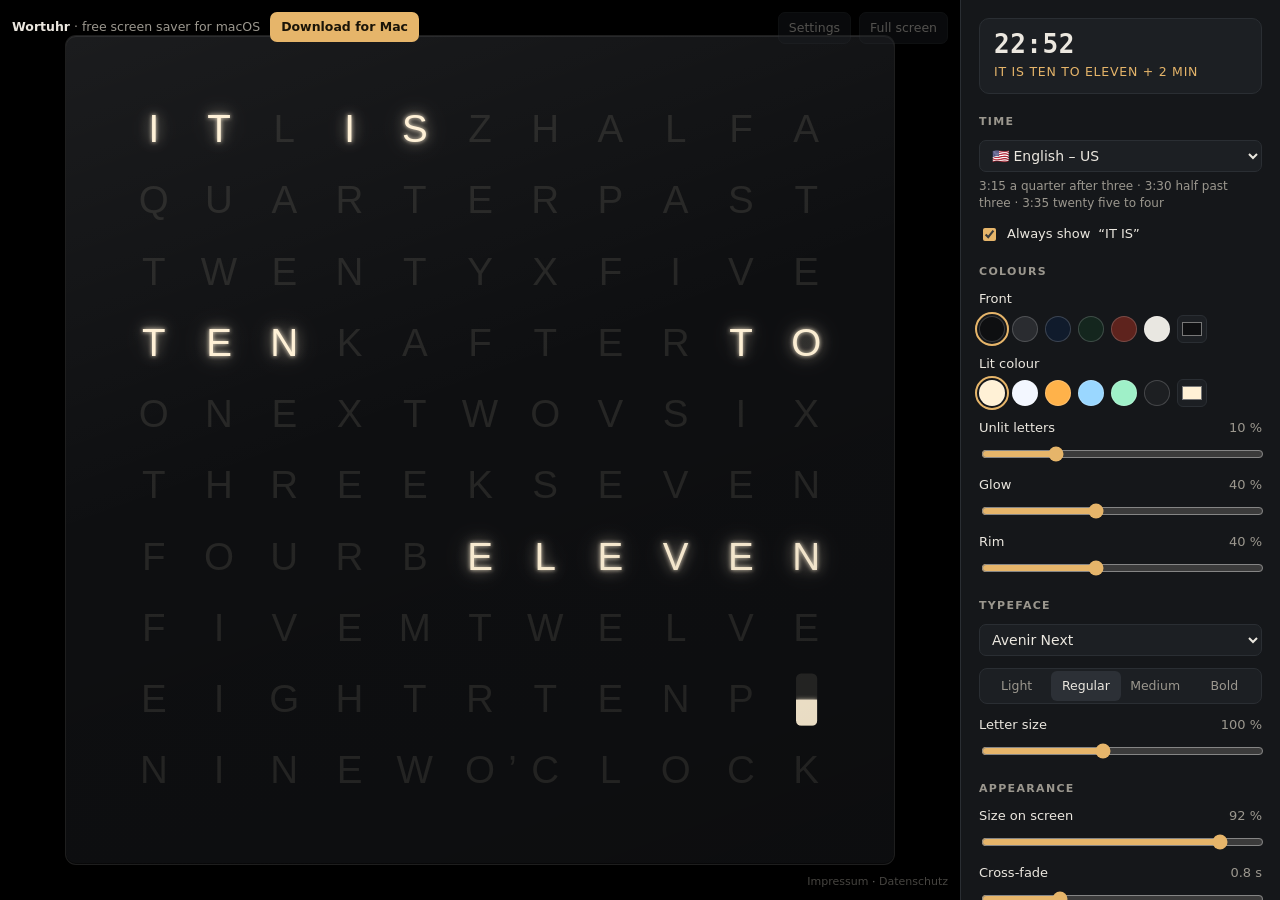
==== commit 66d06b1f: "Minute bar as wide as an "E" of the letter font; screen saver 1.9.1, app build 6 The width follows t" ====
--- a/prototype/index.html
+++ b/prototype/index.html
@@ -258,6 +258,7 @@
     '<rect class="rail" x="6" y="2" width="8" height="16" rx="1.6"/>'+
     '<g clip-path="url(#mclip)"><rect class="fill" x="6" y="2" width="8" height="16"/></g></svg>';
   bar=mc.querySelector(".mbar");
+  sizeBar();
   f.marks.forEach(mk=>{const s=document.createElement("span");s.className="mark";s.textContent=mk.glyph;
     s.style.left=((mk.afterCol+1)/11*100)+"%";s.style.top=(mk.row*10)+"%";gridEl.appendChild(s);marks.push({el:s,word:mk.word});});
 }
@@ -277,6 +278,17 @@
 $("font").onchange=e=>{S.font=e.target.value;apply()};
 $("language").onchange=e=>{S.language=e.target.value;apply()};
 
+/* The bar is as wide as an "E" of the letter font. Cell square = 0.0788 of the plate,
+   letters 0.0466 × letter size → width in bar units (20 per cell) = E width / font size × letter size × 11.83 */
+const measureCtx=document.createElement("canvas").getContext("2d");
+function sizeBar(){
+  if(!bar)return;
+  measureCtx.font=S.weight+" 100px "+S.font;
+  const m=measureCtx.measureText("E");
+  const ratio=(m.actualBoundingBoxLeft+m.actualBoundingBoxRight)/100||0.5;
+  const w=Math.min(18,ratio*(S.lscale/100)*0.0466*20/(0.8667/11));
+  bar.querySelectorAll("rect").forEach(r=>{r.setAttribute("x",10-w/2);r.setAttribute("width",w)});
+}
 const fmt=min=>String(Math.floor(min/60)).padStart(2,"0")+":"+String(min%60).padStart(2,"0");
 function apply(){
   root.style.setProperty("--front",S.front);root.style.setProperty("--lit",S.lit);
@@ -308,6 +320,7 @@
     it:"3:15 le tre e un quarto · 3:45 le quattro meno un quarto · 1:00 è l’una",
     es:"3:15 las tres y cuarto · 3:45 las cuatro menos cuarto · 1:00 es la una"}[S.language];
   buildGrid();
+  sizeBar();
   const {tmode,man,...out}=S;
   $("json").value=JSON.stringify(out,null,1);
   save();render(true);
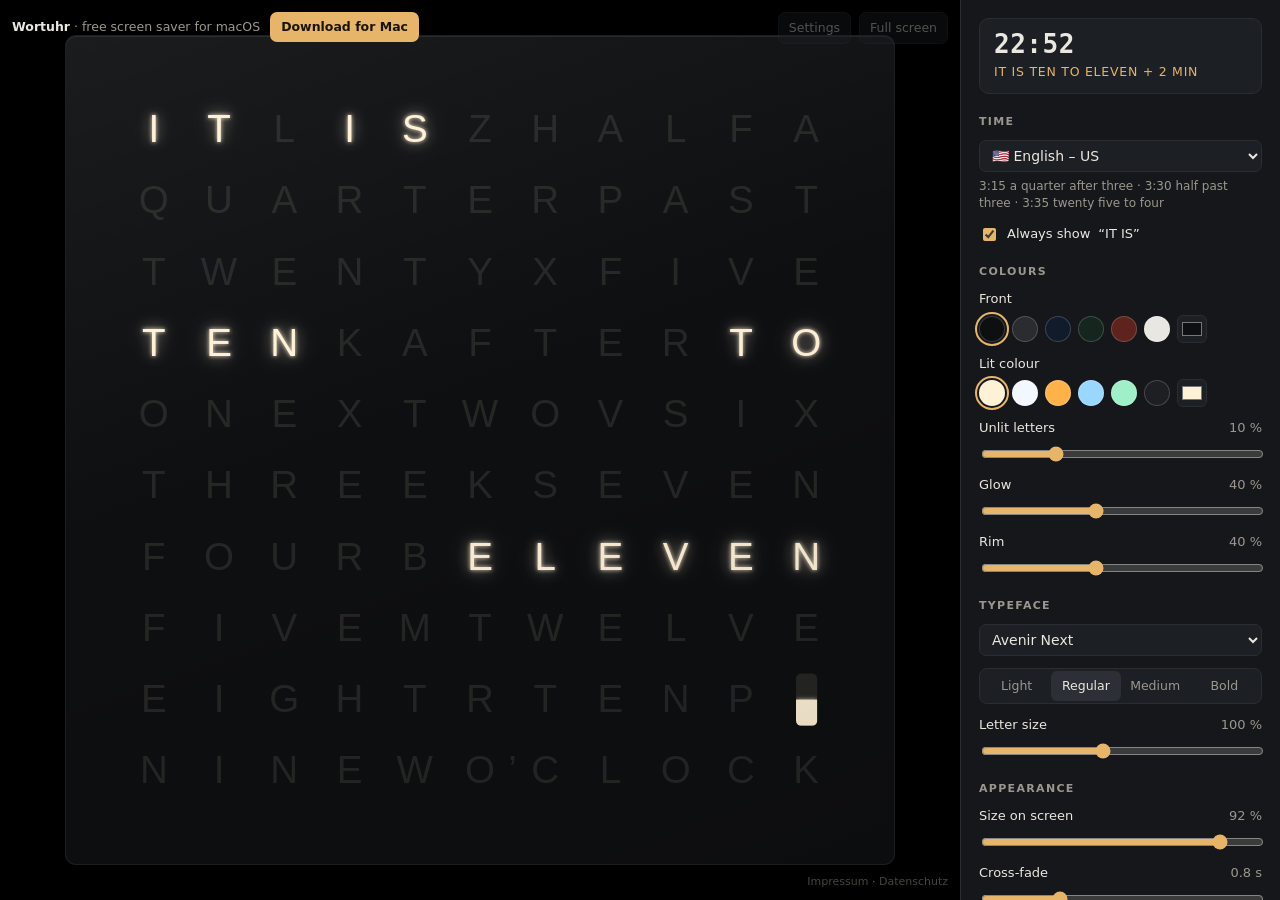
==== commit 28124a93: "Plate without the dark line at the bottom edge; screen saver 1.9.2, app build 9" ====
--- a/prototype/index.html
+++ b/prototype/index.html
@@ -26,7 +26,7 @@
   translate:-50% -50%;border-radius:1.2%;
   background:var(--front);
   box-shadow:0 0 0 1px rgba(255,255,255,calc(.03 + var(--edge) * .22)),
-    inset 0 1px 0 rgba(255,255,255,calc(var(--edge) * .20)), inset 0 -1px 0 rgba(0,0,0,.45),
+    inset 0 1px 0 rgba(255,255,255,calc(var(--edge) * .20)),
     0 2.5cqh 6cqh rgba(0,0,0,.55);
 }
 .clock::after{content:"";position:absolute;inset:0;border-radius:inherit;pointer-events:none;
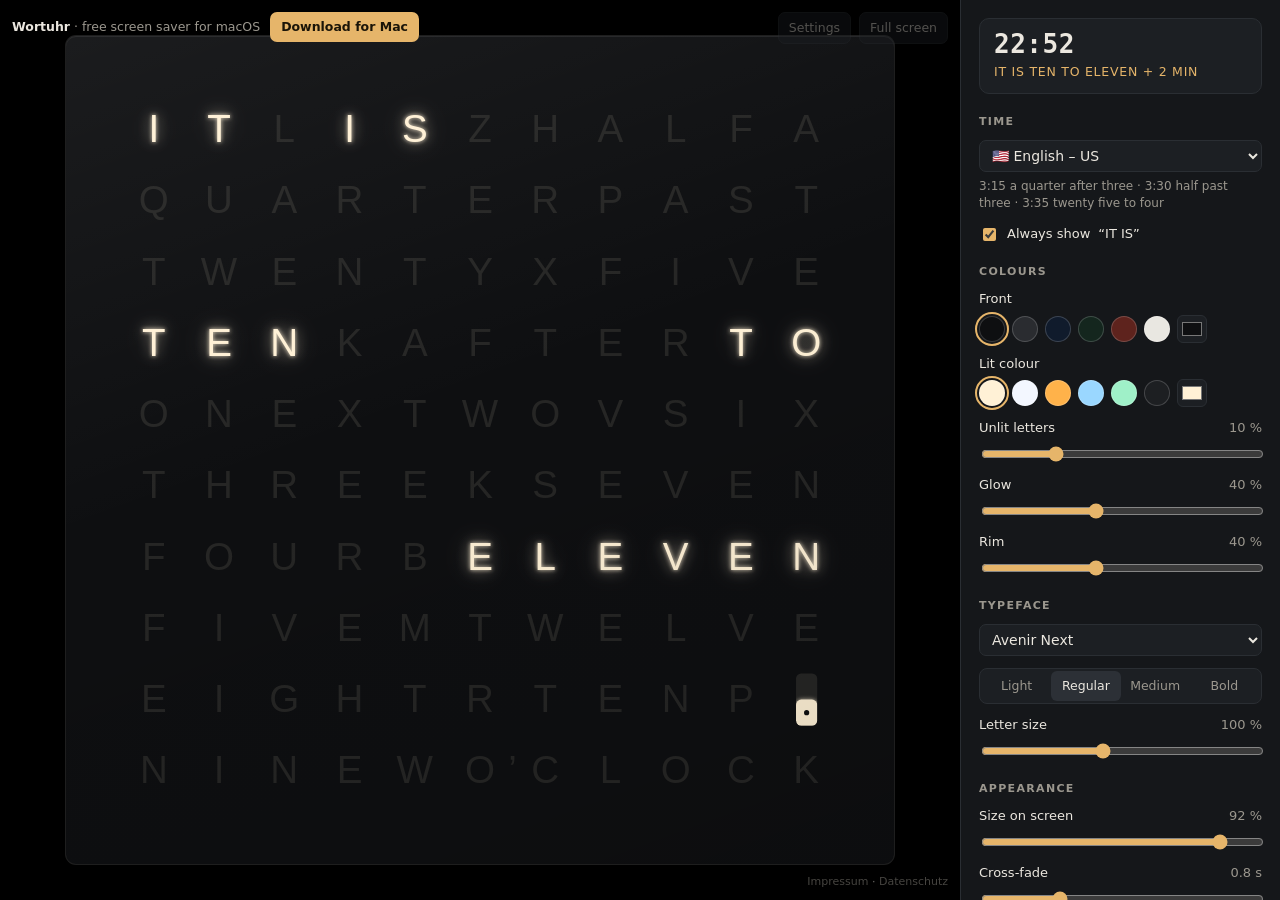
==== commit df59650d: "Minute bar: dots divide the filled quarters, fill rounded on top" ====
--- a/prototype/index.html
+++ b/prototype/index.html
@@ -59,12 +59,14 @@
               0 0 calc(.9em * var(--glow)) color-mix(in srgb,var(--lit) 60%,transparent),
               0 0 calc(2.2em * var(--glow)) color-mix(in srgb,var(--lit) 30%,transparent)}
 /* Minutes past the five-minute step: a bar in the minute cell (same size as a letter cell)
-   fills up from below by one quarter per minute (full at four minutes). Rail in the colour of the unlit letters,
-   filled part in the lit colour. Switched off, the cell shows its letter. */
+   fills up from below by one quarter per minute (full at four minutes); small dots in the plate colour divide the
+   filled quarters (a dot appears once the fill covers it). Rail in the colour of the unlit letters,
+   filled part in the lit colour, rounded on top as well. Switched off, the cell shows its letter. */
 .mbar{width:100%;height:100%;display:block;overflow:visible}
 .mbar .rail{fill:color-mix(in srgb,var(--lit) var(--dim),var(--front));transition:fill var(--fade) ease}
-.mbar .fill{fill:var(--lit);transform-box:fill-box;transform-origin:50% 100%;
-  transform:scaleY(var(--m,0));transition:transform var(--fade) ease}
+.mbar .fill{fill:var(--lit);transition:y var(--fade) ease,height var(--fade) ease}
+.mbar .dot{fill:var(--front);opacity:0;transition:opacity var(--fade) ease}
+.mbar .dot.on{opacity:1}
 .mbar g{filter:drop-shadow(0 0 calc(var(--glow) * 1.5px) color-mix(in srgb,var(--lit) 80%,transparent))}
 .cell.minute .ch{display:none}
 .nominutes .mbar{display:none}
@@ -200,7 +202,7 @@
     <section>
       <h2>Minutes</h2>
       <div class="row"><label class="check"><input type="checkbox" id="minutes"> Show minutes</label></div>
-      <p class="hint">The bar in the last column fills up by one quarter for each minute past the five-minute step and is full at four minutes. Switched off, the cell shows its letter.</p>
+      <p class="hint">The bar in the last column fills up by one quarter for each minute past the five-minute step and is full at four minutes; small dots divide the filled quarters. Switched off, the cell shows its letter.</p>
     </section>
 
     <section>
@@ -256,7 +258,8 @@
   mc.innerHTML='<span class="ch">'+mc.textContent+'</span><svg class="mbar" viewBox="0 0 20 20" aria-hidden="true">'+
     '<clipPath id="mclip"><rect x="6" y="2" width="8" height="16" rx="1.6"/></clipPath>'+
     '<rect class="rail" x="6" y="2" width="8" height="16" rx="1.6"/>'+
-    '<g clip-path="url(#mclip)"><rect class="fill" x="6" y="2" width="8" height="16"/></g></svg>';
+    '<g clip-path="url(#mclip)"><rect class="fill" x="6" y="18" width="8" height="0" rx="1.6"/></g>'+
+    [14,10,6].map(y=>'<circle class="dot" cx="10" cy="'+y+'" r="0.8"/>').join("")+'</svg>';
   bar=mc.querySelector(".mbar");
   sizeBar();
   f.marks.forEach(mk=>{const s=document.createElement("span");s.className="mark";s.textContent=mk.glyph;
@@ -343,6 +346,10 @@
   marks.forEach(mk=>mk.el.classList.toggle("on",p.words.includes(mk.word)));
   /* minutes past the five-minute step: the bar fills up by quarters */
   bar.style.setProperty("--m",p.edges/4);
+  /* filled part: rounded on top like the rail (attributes for every browser, CSS properties for the transition) */
+  const fill=bar.querySelector(".fill"),fy=18-16*p.edges/4,fh=16*p.edges/4;
+  fill.setAttribute("y",fy);fill.setAttribute("height",fh);fill.style.y=fy+"px";fill.style.height=fh+"px";
+  bar.querySelectorAll(".dot").forEach((d,i)=>d.classList.toggle("on",p.edges>=i+2));
   const words=spell(S.language,p.words);
   $("rTime").textContent=fmt(t);
   $("rPhrase").textContent=words+(S.minutes&&p.edges?"  + "+p.edges+" min":"");
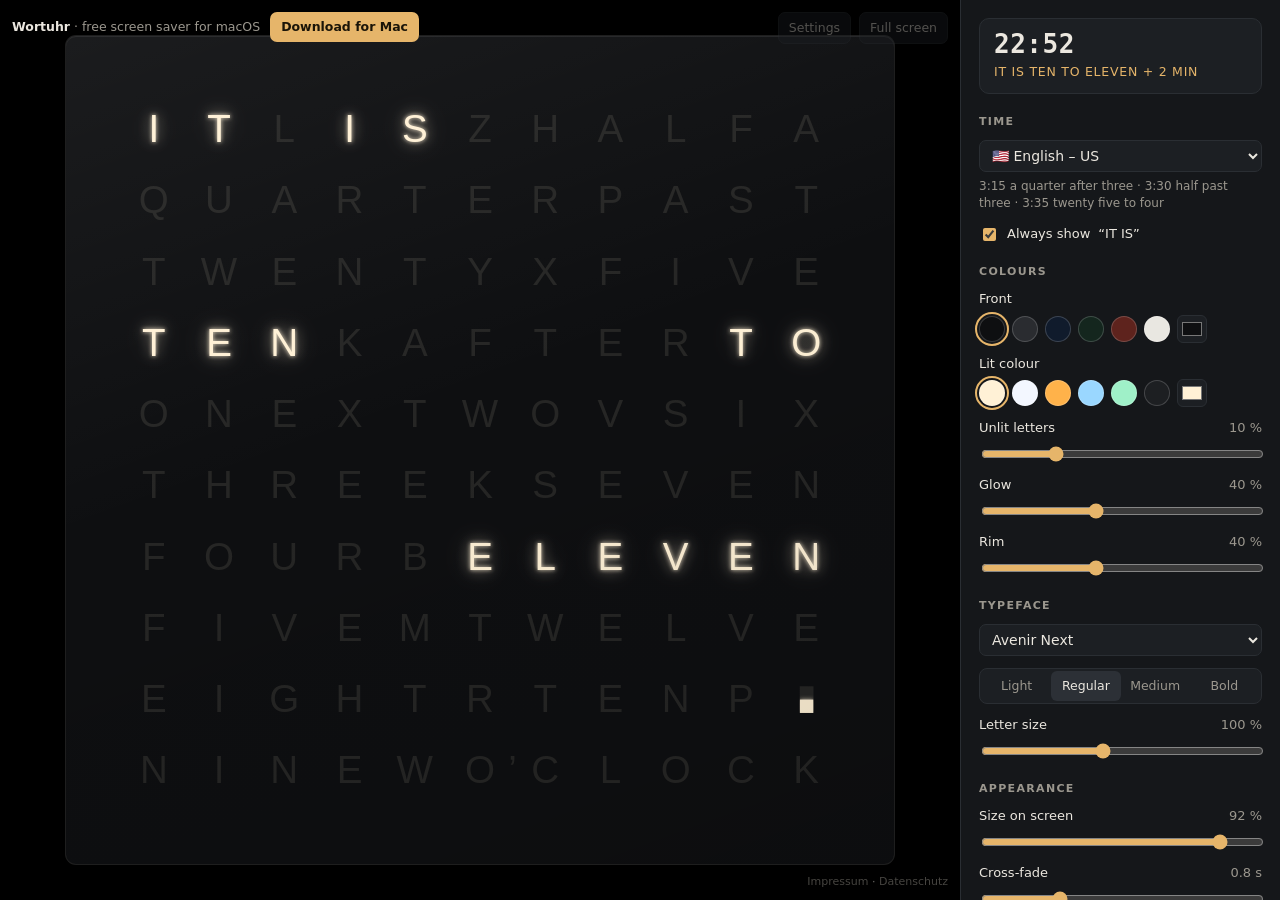
==== commit 2bbae226: "Minute bar as high as the capitals, 65 % of the E width, no dots" ====
--- a/prototype/index.html
+++ b/prototype/index.html
@@ -59,14 +59,11 @@
               0 0 calc(.9em * var(--glow)) color-mix(in srgb,var(--lit) 60%,transparent),
               0 0 calc(2.2em * var(--glow)) color-mix(in srgb,var(--lit) 30%,transparent)}
 /* Minutes past the five-minute step: a bar in the minute cell (same size as a letter cell)
-   fills up from below by one quarter per minute (full at four minutes); small dots in the plate colour divide the
-   filled quarters (a dot appears once the fill covers it). Rail in the colour of the unlit letters,
-   filled part in the lit colour, rounded on top as well. Switched off, the cell shows its letter. */
+   fills up from below by one quarter per minute (full at four minutes). Rail in the colour of the unlit letters,
+   filled part in the lit colour; square corners like the letters. Switched off, the cell shows its letter. */
 .mbar{width:100%;height:100%;display:block;overflow:visible}
 .mbar .rail{fill:color-mix(in srgb,var(--lit) var(--dim),var(--front));transition:fill var(--fade) ease}
 .mbar .fill{fill:var(--lit);transition:y var(--fade) ease,height var(--fade) ease}
-.mbar .dot{fill:var(--front);opacity:0;transition:opacity var(--fade) ease}
-.mbar .dot.on{opacity:1}
 .mbar g{filter:drop-shadow(0 0 calc(var(--glow) * 1.5px) color-mix(in srgb,var(--lit) 80%,transparent))}
 .cell.minute .ch{display:none}
 .nominutes .mbar{display:none}
@@ -202,7 +199,7 @@
     <section>
       <h2>Minutes</h2>
       <div class="row"><label class="check"><input type="checkbox" id="minutes"> Show minutes</label></div>
-      <p class="hint">The bar in the last column fills up by one quarter for each minute past the five-minute step and is full at four minutes; small dots divide the filled quarters. Switched off, the cell shows its letter.</p>
+      <p class="hint">The bar in the last column fills up by one quarter for each minute past the five-minute step and is full at four minutes. Switched off, the cell shows its letter.</p>
     </section>
 
     <section>
@@ -256,10 +253,9 @@
   const mc=cells[f.minute[0]][f.minute[1]];
   mc.classList.add("minute");
   mc.innerHTML='<span class="ch">'+mc.textContent+'</span><svg class="mbar" viewBox="0 0 20 20" aria-hidden="true">'+
-    '<clipPath id="mclip"><rect x="6" y="2" width="8" height="16" rx="1.6"/></clipPath>'+
-    '<rect class="rail" x="6" y="2" width="8" height="16" rx="1.6"/>'+
-    '<g clip-path="url(#mclip)"><rect class="fill" x="6" y="18" width="8" height="0" rx="1.6"/></g>'+
-    [14,10,6].map(y=>'<circle class="dot" cx="10" cy="'+y+'" r="0.8"/>').join("")+'</svg>';
+    '<clipPath id="mclip"><rect x="6" y="2" width="8" height="16"/></clipPath>'+
+    '<rect class="rail" x="6" y="2" width="8" height="16"/>'+
+    '<g clip-path="url(#mclip)"><rect class="fill" x="6" y="18" width="8" height="0"/></g></svg>';
   bar=mc.querySelector(".mbar");
   sizeBar();
   f.marks.forEach(mk=>{const s=document.createElement("span");s.className="mark";s.textContent=mk.glyph;
@@ -281,16 +277,22 @@
 $("font").onchange=e=>{S.font=e.target.value;apply()};
 $("language").onchange=e=>{S.language=e.target.value;apply()};
 
-/* The bar is as wide as an "E" of the letter font. Cell square = 0.0788 of the plate,
+/* The bar is 65 % as wide as an "E" of the letter font and as high as the capitals (centred in the cell like
+   the letters of the screen saver and the app), with square corners like the letters. Cell square = 0.0788 of the plate,
    letters 0.0466 × letter size → width in bar units (20 per cell) = E width / font size × letter size × 11.83 */
 const measureCtx=document.createElement("canvas").getContext("2d");
+let barTop=2,barH=16;
 function sizeBar(){
   if(!bar)return;
   measureCtx.font=S.weight+" 100px "+S.font;
   const m=measureCtx.measureText("E");
   const ratio=(m.actualBoundingBoxLeft+m.actualBoundingBoxRight)/100||0.5;
-  const w=Math.min(18,ratio*(S.lscale/100)*0.0466*20/(0.8667/11));
+  const unit=(S.lscale/100)*0.0466*20/(0.8667/11);          // font size in bar units
+  const w=Math.min(18,0.65*ratio*unit);
+  const h=Math.min(18,(m.actualBoundingBoxAscent/100||0.7)*unit);
+  barTop=10-h/2;barH=h;
   bar.querySelectorAll("rect").forEach(r=>{r.setAttribute("x",10-w/2);r.setAttribute("width",w)});
+  bar.querySelectorAll(".rail,clipPath rect").forEach(r=>{r.setAttribute("y",barTop);r.setAttribute("height",h)});
 }
 const fmt=min=>String(Math.floor(min/60)).padStart(2,"0")+":"+String(min%60).padStart(2,"0");
 function apply(){
@@ -346,10 +348,9 @@
   marks.forEach(mk=>mk.el.classList.toggle("on",p.words.includes(mk.word)));
   /* minutes past the five-minute step: the bar fills up by quarters */
   bar.style.setProperty("--m",p.edges/4);
-  /* filled part: rounded on top like the rail (attributes for every browser, CSS properties for the transition) */
-  const fill=bar.querySelector(".fill"),fy=18-16*p.edges/4,fh=16*p.edges/4;
+  /* filled part (attributes for every browser, CSS properties for the transition) */
+  const fill=bar.querySelector(".fill"),fh=barH*p.edges/4,fy=barTop+barH-fh;
   fill.setAttribute("y",fy);fill.setAttribute("height",fh);fill.style.y=fy+"px";fill.style.height=fh+"px";
-  bar.querySelectorAll(".dot").forEach((d,i)=>d.classList.toggle("on",p.edges>=i+2));
   const words=spell(S.language,p.words);
   $("rTime").textContent=fmt(t);
   $("rPhrase").textContent=words+(S.minutes&&p.edges?"  + "+p.edges+" min":"");
